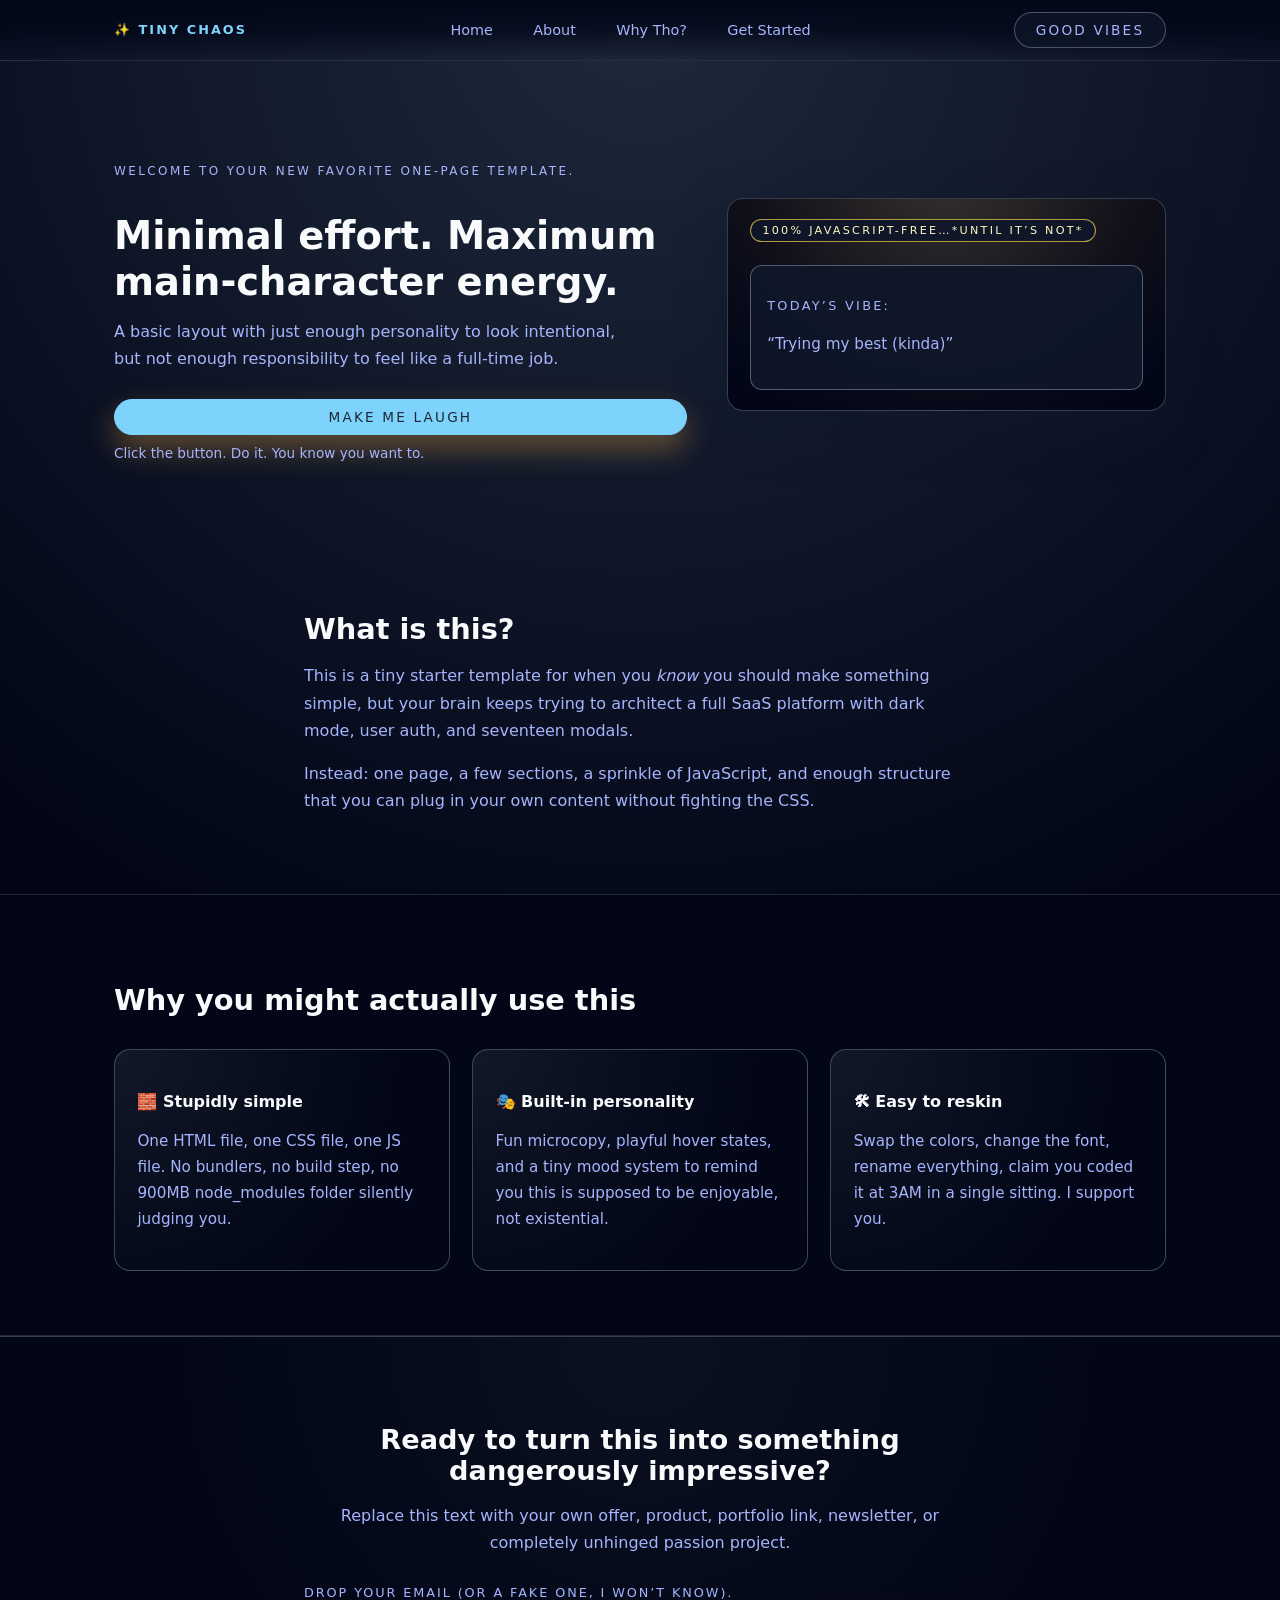
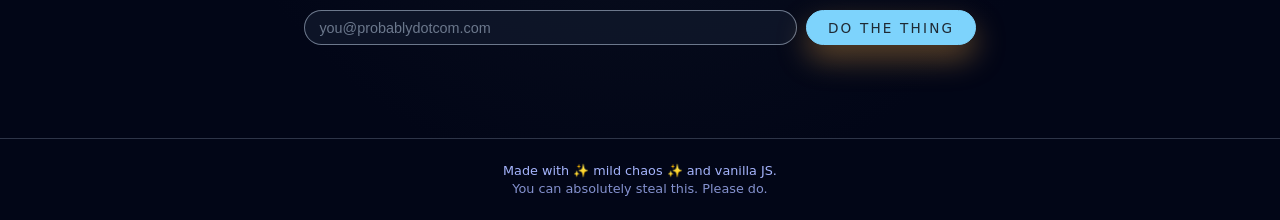
==== index.html @ 70dc9b2e "initial upload" ====
<!DOCTYPE html>
<html lang="en">

<head>
  <meta charset="UTF-8">
  <title>tiny-chaos</title>
  <link rel="stylesheet" href="./src/style.css">

</head>

<body>
  <header class="site-header">
    <div class="container header-inner">
      <div class="logo">✨ Tiny Chaos</div>

      <nav class="nav">
        <a href="#hero">Home</a>
        <a href="#about">About</a>
        <a href="#features">Why Tho?</a>
        <a href="#cta">Get Started</a>
      </nav>

      <button id="moodToggle" class="pill-btn">Good Vibes</button>
    </div>
  </header>

  <main>
    <!-- HERO -->
    <section id="hero" class="section hero">
      <div class="container hero-inner">
        <div class="hero-copy">
          <p class="eyebrow">Welcome to your new favorite one-page template.</p>
          <h1>Minimal effort. Maximum main-character energy.</h1>
          <p class="hero-text">
            A basic layout with just enough personality to look intentional,
            but not enough responsibility to feel like a full-time job.
          </p>

          <div class="hero-actions">
            <button id="quipBtn" class="primary-btn">Make Me Laugh</button>
            <span id="quipOutput" class="quip-output">
              Click the button. Do it. You know you want to.
            </span>
          </div>
        </div>

        <div class="hero-card" aria-hidden="true">
          <div class="hero-badge">100% JavaScript-free…*until it’s not*</div>
          <div class="hero-widget">
            <p class="widget-title">Today’s vibe:</p>
            <p id="vibeLabel" class="widget-body">“Trying my best (kinda)”</p>
          </div>
        </div>
      </div>
    </section>

    <!-- ABOUT -->
    <section id="about" class="section">
      <div class="container narrow">
        <h2>What is this?</h2>
        <p>
          This is a tiny starter template for when you <em>know</em> you should
          make something simple, but your brain keeps trying to architect a
          full SaaS platform with dark mode, user auth, and seventeen modals.
        </p>
        <p>
          Instead: one page, a few sections, a sprinkle of JavaScript, and
          enough structure that you can plug in your own content without
          fighting the CSS.
        </p>
      </div>
    </section>

    <!-- FEATURES -->
    <section id="features" class="section alt">
      <div class="container">
        <h2>Why you might actually use this</h2>

        <div class="feature-grid">
          <article class="feature-card">
            <h3>🧱 Stupidly simple</h3>
            <p>
              One HTML file, one CSS file, one JS file. No bundlers, no build
              step, no 900MB node_modules folder silently judging you.
            </p>
          </article>

          <article class="feature-card">
            <h3>🎭 Built-in personality</h3>
            <p>
              Fun microcopy, playful hover states, and a tiny mood system to
              remind you this is supposed to be enjoyable, not existential.
            </p>
          </article>

          <article class="feature-card">
            <h3>🛠 Easy to reskin</h3>
            <p>
              Swap the colors, change the font, rename everything, claim you
              coded it at 3AM in a single sitting. I support you.
            </p>
          </article>
        </div>
      </div>
    </section>

    <!-- CTA -->
    <section id="cta" class="section cta">
      <div class="container narrow cta-inner">
        <h2>Ready to turn this into something dangerously impressive?</h2>
        <p>
          Replace this text with your own offer, product, portfolio link,
          newsletter, or completely unhinged passion project.
        </p>

        <form class="cta-form" onsubmit="return false;">
          <label for="email">Drop your email (or a fake one, I won’t know).</label>
          <div class="cta-form-row">
            <input type="email" id="email" placeholder="you@probablydotcom.com" autocomplete="email" />
            <button class="primary-btn" id="fakeSubmit">Do the Thing</button>
          </div>
          <p id="ctaMessage" class="cta-message" aria-live="polite"></p>
        </form>
      </div>
    </section>
  </main>

  <footer class="site-footer">
    <div class="container footer-inner">
      <span>Made with ✨ mild chaos ✨ and vanilla JS.</span>
      <span class="footer-small">You can absolutely steal this. Please do.</span>
    </div>
  </footer>

  <script src="./src/script.js"></script>
</body>


</html>
---- src/style.css ----
/* ================================
   Basic one-page fun template
   ================================ */

/* --- CSS Variables --- */
:root {
  --bg: #050816;
  --bg-alt: #070b1a;
  --card: rgba(255, 255, 255, 0.04);
  --accent: #ffb347;
  --accent-soft: rgba(255, 179, 71, 0.12);
  --text-main: #f9fafb;
  --text-muted: #a5b4fc;
  --border-subtle: rgba(148, 163, 184, 0.35);
  --shadow-soft: 0 18px 45px rgba(15, 23, 42, 0.6);
  --radius-lg: 16px;
  --radius-pill: 999px;
  --font-body: system-ui, -apple-system, BlinkMacSystemFont, "Inter", sans-serif;
}

/* --- Reset-ish --- */
*,
*::before,
*::after {
  box-sizing: border-box;
}

body {
  margin: 0;
  font-family: var(--font-body);
  background: radial-gradient(circle at top, #1e293b 0, #020617 52%);
  color: var(--text-main);
  -webkit-font-smoothing: antialiased;
}

img {
  max-width: 100%;
  display: block;
}

a {
  color: inherit;
  text-decoration: none;
}

button {
  font: inherit;
}

/* --- Layout helpers --- */
.container {
  width: 100%;
  max-width: 1100px;
  padding-inline: 1.5rem;
  margin-inline: auto;
}

.narrow {
  max-width: 720px;
  margin-inline: auto;
}

/* --- Header --- */
.site-header {
  position: sticky;
  top: 0;
  z-index: 20;
  backdrop-filter: blur(16px);
  background: linear-gradient(
    to bottom,
    rgba(2, 6, 23, 0.95),
    rgba(2, 6, 23, 0.75),
    transparent
  );
  border-bottom: 1px solid rgba(148, 163, 184, 0.25);
}

.header-inner {
  display: flex;
  align-items: center;
  justify-content: space-between;
  padding-block: 0.75rem;
  gap: 1.5rem;
}

.logo {
  font-weight: 700;
  letter-spacing: 0.16em;
  text-transform: uppercase;
  font-size: 0.8rem;
  color: var(--accent);
}

.nav {
  display: flex;
  gap: 1rem;
  font-size: 0.9rem;
}

.nav a {
  padding: 0.35rem 0.7rem;
  border-radius: 999px;
  color: var(--text-muted);
  border: 1px solid transparent;
}

.nav a:hover {
  color: var(--text-main);
  border-color: rgba(148, 163, 184, 0.5);
  background-color: rgba(15, 23, 42, 0.7);
}

/* --- Buttons --- */
.primary-btn,
.pill-btn {
  border-radius: var(--radius-pill);
  border: 1px solid transparent;
  padding: 0.55rem 1.3rem;
  font-size: 0.85rem;
  text-transform: uppercase;
  letter-spacing: 0.16em;
  cursor: pointer;
  transition: transform 0.12s ease, box-shadow 0.12s ease, background 0.15s ease,
    border-color 0.15s ease, color 0.15s ease;
}

.primary-btn {
  background: var(--accent);
  border-color: var(--accent);
  color: #1f2933;
  box-shadow: 0 14px 30px rgba(255, 179, 71, 0.35);
}

.primary-btn:hover {
  transform: translateY(-1px);
  box-shadow: 0 18px 40px rgba(255, 179, 71, 0.45);
}

.pill-btn {
  background: rgba(15, 23, 42, 0.7);
  border-color: rgba(148, 163, 184, 0.45);
  color: var(--text-muted);
}

.pill-btn:hover {
  background: rgba(15, 23, 42, 0.95);
  border-color: var(--accent);
  color: var(--accent);
}

/* --- Sections general --- */
.section {
  padding-block: 4rem;
}

.section.alt {
  background: radial-gradient(circle at top, #020617 0, #020617 40%, #020617 100%);
  border-block: 1px solid rgba(148, 163, 184, 0.2);
}

.section h2 {
  font-size: 1.8rem;
  margin-bottom: 1rem;
}

.section p {
  color: var(--text-muted);
  line-height: 1.7;
}

/* --- Hero --- */
.hero {
  padding-top: 5.5rem;
  padding-bottom: 4rem;
}

.hero-inner {
  display: grid;
  grid-template-columns: minmax(0, 3fr) minmax(0, 2.3fr);
  gap: 2.5rem;
  align-items: center;
}

.hero-copy h1 {
  font-size: clamp(2.1rem, 3vw, 2.7rem);
  line-height: 1.2;
  margin-bottom: 0.8rem;
}

.hero-text {
  margin-top: 0.5rem;
  max-width: 32rem;
}

.eyebrow {
  letter-spacing: 0.2em;
  text-transform: uppercase;
  font-size: 0.75rem;
  color: var(--accent);
  margin-bottom: 0.4rem;
}

.hero-actions {
  margin-top: 1.7rem;
  display: flex;
  flex-direction: column;
  gap: 0.6rem;
}

.quip-output {
  font-size: 0.85rem;
  color: var(--text-muted);
}

/* Hero card on the right */
.hero-card {
  background: radial-gradient(circle at top, #111827 0, #020617 60%);
  border-radius: var(--radius-lg);
  border: 1px solid var(--border-subtle);
  padding: 1.3rem 1.4rem;
  box-shadow: var(--shadow-soft);
  position: relative;
  overflow: hidden;
}

.hero-card::before {
  content: "";
  position: absolute;
  inset: -40%;
  background: radial-gradient(circle at top, rgba(255, 179, 71, 0.2), transparent 60%);
  opacity: 0.85;
  pointer-events: none;
}

.hero-card > * {
  position: relative;
}

.hero-badge {
  display: inline-flex;
  align-items: center;
  gap: 0.4rem;
  padding: 0.25rem 0.7rem;
  border-radius: var(--radius-pill);
  border: 1px solid rgba(252, 211, 77, 0.7);
  background: rgba(15, 23, 42, 0.9);
  font-size: 0.7rem;
  text-transform: uppercase;
  letter-spacing: 0.2em;
  color: #fef9c3;
}

.hero-widget {
  margin-top: 1.4rem;
  padding: 1rem;
  border-radius: 12px;
  background: rgba(15, 23, 42, 0.92);
  border: 1px solid rgba(148, 163, 184, 0.5);
}

.widget-title {
  font-size: 0.8rem;
  text-transform: uppercase;
  letter-spacing: 0.18em;
  color: var(--text-muted);
  margin-bottom: 0.4rem;
}

.widget-body {
  font-size: 0.95rem;
}

/* --- Features --- */
.feature-grid {
  margin-top: 2rem;
  display: grid;
  grid-template-columns: repeat(3, minmax(0, 1fr));
  gap: 1.4rem;
}

.feature-card {
  border-radius: var(--radius-lg);
  border: 1px solid rgba(148, 163, 184, 0.4);
  background: radial-gradient(circle at top left, #111827 0, #020617 70%);
  padding: 1.4rem;
  font-size: 0.95rem;
  line-height: 1.6;
}

.feature-card h3 {
  font-size: 1rem;
  margin-bottom: 0.6rem;
}

/* --- CTA --- */
.cta {
  background: radial-gradient(circle at top, #0b1120 0, #020617 60%);
  border-top: 1px solid rgba(148, 163, 184, 0.35);
}

.cta-inner {
  text-align: center;
}

.cta-inner h2 {
  font-size: 1.7rem;
}

.cta-inner p {
  margin-top: 0.5rem;
  margin-bottom: 1.8rem;
}

.cta-form {
  text-align: left;
  margin-top: 1.2rem;
}

.cta-form label {
  display: block;
  font-size: 0.8rem;
  letter-spacing: 0.15em;
  text-transform: uppercase;
  color: var(--text-muted);
  margin-bottom: 0.6rem;
}

.cta-form-row {
  display: flex;
  flex-wrap: wrap;
  gap: 0.6rem;
}

.cta-form input {
  flex: 1 1 220px;
  min-width: 0;
  background: rgba(15, 23, 42, 0.9);
  border: 1px solid rgba(148, 163, 184, 0.7);
  border-radius: var(--radius-pill);
  padding: 0.55rem 0.9rem;
  color: var(--text-main);
  font-size: 0.9rem;
}

.cta-form input::placeholder {
  color: rgba(148, 163, 184, 0.7);
}

.cta-message {
  font-size: 0.85rem;
  margin-top: 0.65rem;
  color: var(--accent);
}

/* --- Footer --- */
.site-footer {
  border-top: 1px solid rgba(148, 163, 184, 0.3);
  padding-block: 1.5rem;
  background: #020617;
}

.footer-inner {
  text-align: center;
  font-size: 0.8rem;
  color: var(--text-muted);
  display: flex;
  flex-direction: column;
  gap: 0.2rem;
}

.footer-small {
  opacity: 0.8;
}

/* --- Mood state (body class) --- */
body[data-mood="chill"] {
  --accent: #7dd3fc;
  --accent-soft: rgba(125, 211, 252, 0.14);
}

body[data-mood="chaotic"] {
  --accent: #fb7185;
  --accent-soft: rgba(251, 113, 133, 0.17);
}

body[data-mood="productive"] {
  --accent: #a3e635;
  --accent-soft: rgba(163, 230, 53, 0.15);
}

/* --- Responsive --- */
@media (max-width: 900px) {
  .hero-inner {
    grid-template-columns: minmax(0, 1fr);
  }

  .hero-card {
    order: -1;
  }

  .feature-grid {
    grid-template-columns: repeat(2, minmax(0, 1fr));
  }
}

@media (max-width: 640px) {
  .header-inner {
    flex-wrap: wrap;
    justify-content: space-between;
  }

  .nav {
    order: 2;
    width: 100%;
    justify-content: center;
    flex-wrap: wrap;
  }

  .hero {
    padding-top: 4.5rem;
  }

  .feature-grid {
    grid-template-columns: minmax(0, 1fr);
  }

  .cta-form-row {
    flex-direction: column;
    align-items: stretch;
  }

  .primary-btn,
  .pill-btn {
    width: 100%;
    justify-content: center;
    text-align: center;
  }
}
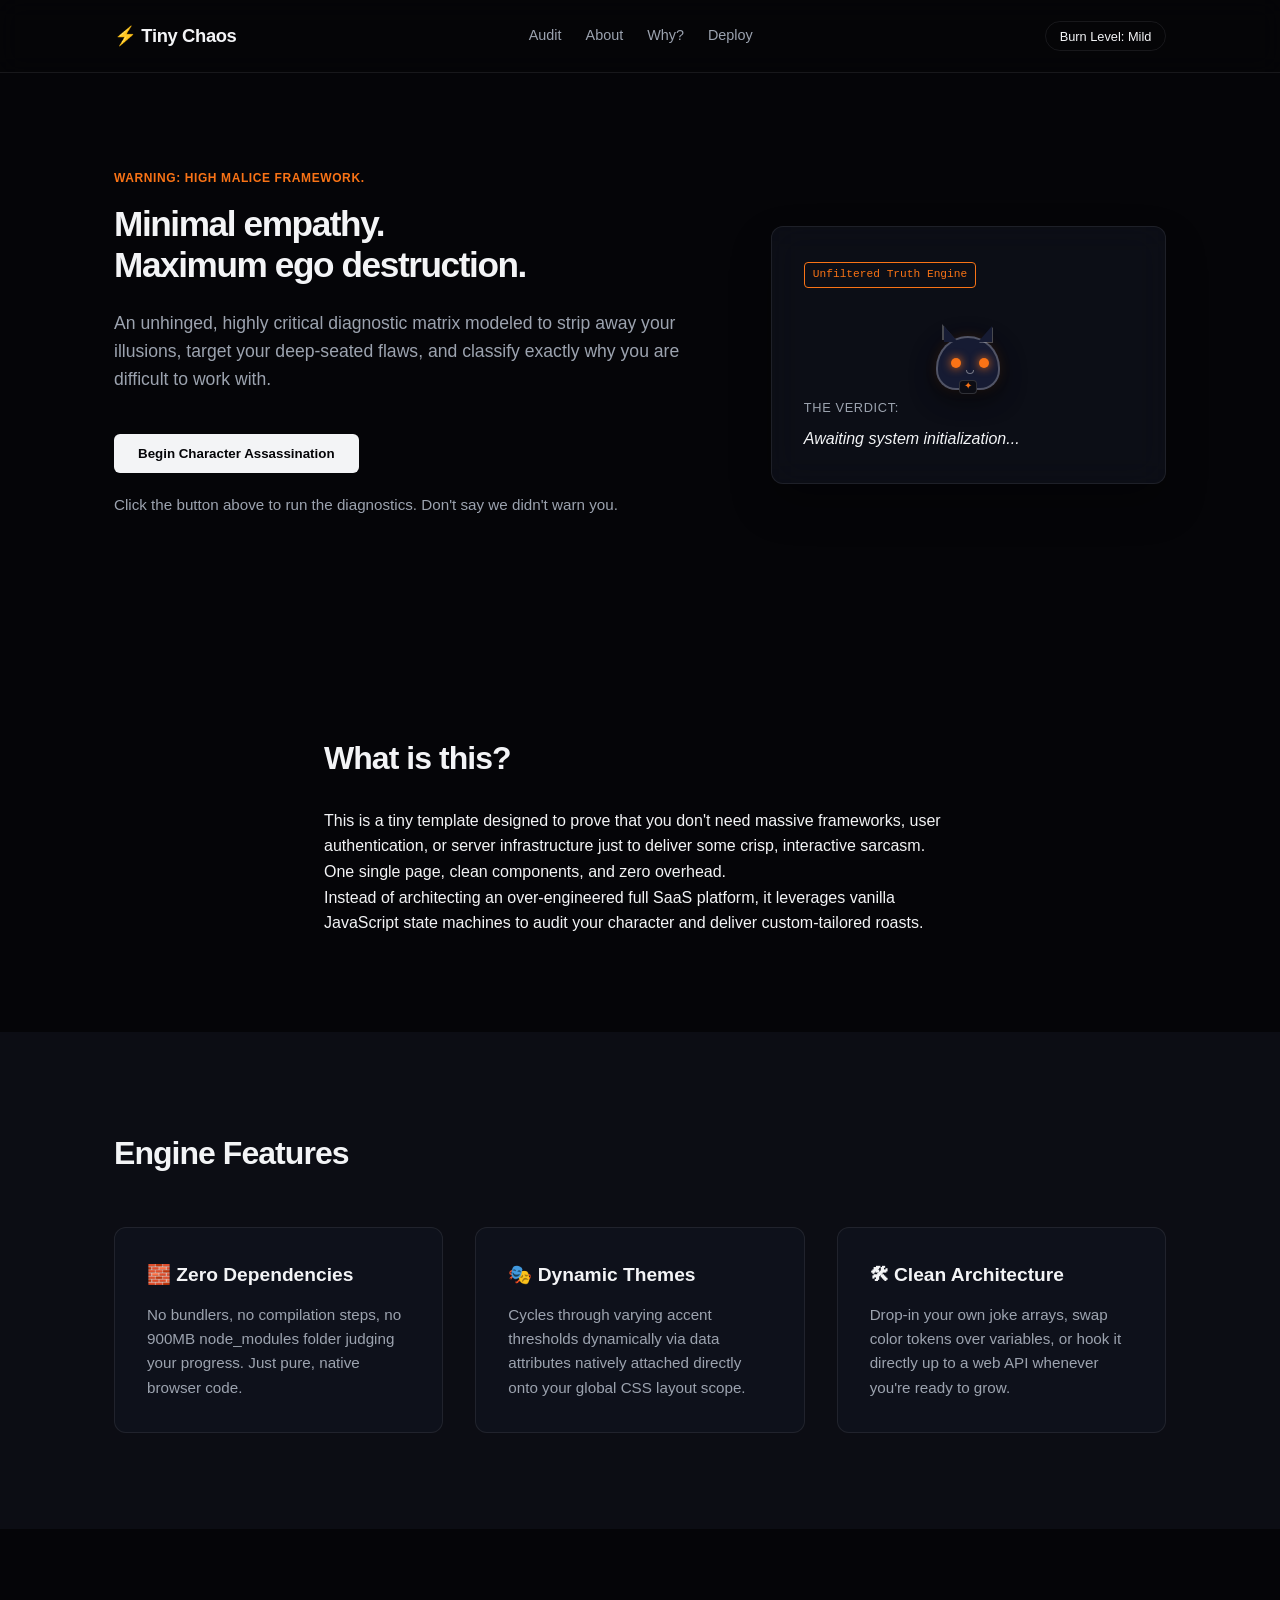
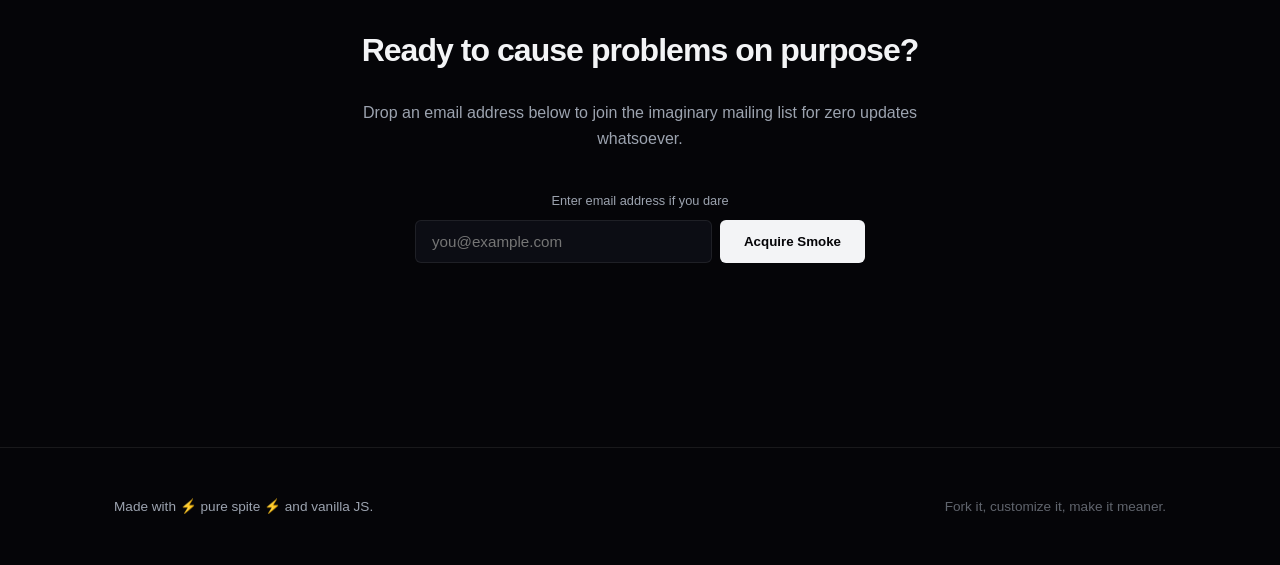
==== commit 005a4bea: "update /improve / renovate" ====
--- a/index.html
+++ b/index.html
@@ -3,52 +3,66 @@
 
 <head>
   <meta charset="UTF-8">
-  <title>tiny-chaos</title>
+  <title>Tiny Chaos // Psychometric Roast Engine</title>
   <link rel="stylesheet" href="./src/style.css">
-
 </head>
 
 <body>
   <header class="site-header">
     <div class="container header-inner">
-      <div class="logo">✨ Tiny Chaos</div>
+      <div class="logo">⚡ Tiny Chaos</div>
 
       <nav class="nav">
-        <a href="#hero">Home</a>
-        <a href="#about">About</a>
-        <a href="#features">Why Tho?</a>
-        <a href="#cta">Get Started</a>
+        <a href="#hero">Audit</a>
+        <a href="/about-the-girl.html">About</a>
+        <a href="#features">Why?</a>
+        <a href="#cta">Deploy</a>
       </nav>
 
-      <button id="moodToggle" class="pill-btn">Good Vibes</button>
+      <button id="moodToggle" class="pill-btn">Burn Level: Mild</button>
     </div>
   </header>
 
   <main>
-    <!-- HERO -->
+    <!-- HERO / ACTIVE EVALUATION WORKSPACE -->
     <section id="hero" class="section hero">
       <div class="container hero-inner">
         <div class="hero-copy">
-          <p class="eyebrow">Welcome to your new favorite one-page template.</p>
-          <h1>Minimal effort. Maximum main-character energy.</h1>
+          <p class="eyebrow" style="color: var(--accent);">Warning: High Malice Framework.</p>
+          <h1>Minimal empathy.<br>Maximum ego destruction.</h1>
           <p class="hero-text">
-            A basic layout with just enough personality to look intentional,
-            but not enough responsibility to feel like a full-time job.
+            An unhinged, highly critical diagnostic matrix modeled to strip away your illusions, target your deep-seated
+            flaws, and classify exactly why you are difficult to work with.
           </p>
 
           <div class="hero-actions">
-            <button id="quipBtn" class="primary-btn">Make Me Laugh</button>
+            <button id="quipBtn" class="primary-btn">Begin Character Assassination</button>
             <span id="quipOutput" class="quip-output">
-              Click the button. Do it. You know you want to.
+              Click the button above to run the diagnostics. Don't say we didn't warn you.
             </span>
           </div>
         </div>
 
         <div class="hero-card" aria-hidden="true">
-          <div class="hero-badge">100% JavaScript-free…*until it’s not*</div>
+          <div class="hero-badge" style="border-color: var(--accent); color: var(--accent);">Unfiltered Truth Engine
+          </div>
+
+          <!-- THE GOTHIC ANIME MASCOT ASSEMBLY -->
+          <div class="mascot-container">
+            <div class="goth-cat">
+              <div class="cat-ears"></div>
+              <div class="cat-eyes">
+                <div class="eye left"></div>
+                <div class="eye right"></div>
+              </div>
+              <div class="cat-mouth"></div>
+              <div class="goth-collar">✦</div>
+            </div>
+          </div>
+
           <div class="hero-widget">
-            <p class="widget-title">Today’s vibe:</p>
-            <p id="vibeLabel" class="widget-body">“Trying my best (kinda)”</p>
+            <p class="widget-title">The Verdict:</p>
+            <p id="vibeLabel" class="widget-body">Awaiting system initialization...</p>
           </div>
         </div>
       </div>
@@ -59,14 +73,13 @@
       <div class="container narrow">
         <h2>What is this?</h2>
         <p>
-          This is a tiny starter template for when you <em>know</em> you should
-          make something simple, but your brain keeps trying to architect a
-          full SaaS platform with dark mode, user auth, and seventeen modals.
+          This is a tiny template designed to prove that you don't need massive frameworks, user authentication, or
+          server infrastructure just to deliver some crisp, interactive sarcasm. One single page, clean components, and
+          zero overhead.
         </p>
         <p>
-          Instead: one page, a few sections, a sprinkle of JavaScript, and
-          enough structure that you can plug in your own content without
-          fighting the CSS.
+          Instead of architecting an over-engineered full SaaS platform, it leverages vanilla JavaScript state machines
+          to audit your character and deliver custom-tailored roasts.
         </p>
       </div>
     </section>
@@ -74,30 +87,30 @@
     <!-- FEATURES -->
     <section id="features" class="section alt">
       <div class="container">
-        <h2>Why you might actually use this</h2>
+        <h2>Engine Features</h2>
 
         <div class="feature-grid">
           <article class="feature-card">
-            <h3>🧱 Stupidly simple</h3>
+            <h3>🧱 Zero Dependencies</h3>
             <p>
-              One HTML file, one CSS file, one JS file. No bundlers, no build
-              step, no 900MB node_modules folder silently judging you.
+              No bundlers, no compilation steps, no 900MB node_modules folder judging your progress. Just pure, native
+              browser code.
             </p>
           </article>
 
           <article class="feature-card">
-            <h3>🎭 Built-in personality</h3>
+            <h3>🎭 Dynamic Themes</h3>
             <p>
-              Fun microcopy, playful hover states, and a tiny mood system to
-              remind you this is supposed to be enjoyable, not existential.
+              Cycles through varying accent thresholds dynamically via data attributes natively attached directly onto
+              your global CSS layout scope.
             </p>
           </article>
 
           <article class="feature-card">
-            <h3>🛠 Easy to reskin</h3>
+            <h3>🛠 Clean Architecture</h3>
             <p>
-              Swap the colors, change the font, rename everything, claim you
-              coded it at 3AM in a single sitting. I support you.
+              Drop-in your own joke arrays, swap color tokens over variables, or hook it directly up to a web API
+              whenever you're ready to grow.
             </p>
           </article>
         </div>
@@ -107,17 +120,16 @@
     <!-- CTA -->
     <section id="cta" class="section cta">
       <div class="container narrow cta-inner">
-        <h2>Ready to turn this into something dangerously impressive?</h2>
+        <h2>Ready to cause problems on purpose?</h2>
         <p>
-          Replace this text with your own offer, product, portfolio link,
-          newsletter, or completely unhinged passion project.
+          Drop an email address below to join the imaginary mailing list for zero updates whatsoever.
         </p>
 
         <form class="cta-form" onsubmit="return false;">
-          <label for="email">Drop your email (or a fake one, I won’t know).</label>
+          <label for="email">Enter email address if you dare</label>
           <div class="cta-form-row">
-            <input type="email" id="email" placeholder="you@probablydotcom.com" autocomplete="email" />
-            <button class="primary-btn" id="fakeSubmit">Do the Thing</button>
+            <input type="email" id="email" placeholder="you@example.com" autocomplete="email" />
+            <button class="primary-btn" id="fakeSubmit">Acquire Smoke</button>
           </div>
           <p id="ctaMessage" class="cta-message" aria-live="polite"></p>
         </form>
@@ -127,13 +139,12 @@
 
   <footer class="site-footer">
     <div class="container footer-inner">
-      <span>Made with ✨ mild chaos ✨ and vanilla JS.</span>
-      <span class="footer-small">You can absolutely steal this. Please do.</span>
+      <span>Made with ⚡ pure spite ⚡ and vanilla JS.</span>
+      <span class="footer-small">Fork it, customize it, make it meaner.</span>
     </div>
   </footer>
 
   <script src="./src/script.js"></script>
 </body>
 
-
 </html>
--- a/src/style.css
+++ b/src/style.css
@@ -1,438 +1,491 @@
-/* ================================
-   Basic one-page fun template
-   ================================ */
-
-/* --- CSS Variables --- */
+/* --- Core Reset & Layout Variables --- */
 :root {
-  --bg: #050816;
-  --bg-alt: #070b1a;
-  --card: rgba(255, 255, 255, 0.04);
-  --accent: #ffb347;
-  --accent-soft: rgba(255, 179, 71, 0.12);
-  --text-main: #f9fafb;
-  --text-muted: #a5b4fc;
-  --border-subtle: rgba(148, 163, 184, 0.35);
-  --shadow-soft: 0 18px 45px rgba(15, 23, 42, 0.6);
-  --radius-lg: 16px;
-  --radius-pill: 999px;
-  --font-body: system-ui, -apple-system, BlinkMacSystemFont, "Inter", sans-serif;
-}
-
-/* --- Reset-ish --- */
-*,
-*::before,
-*::after {
+  --bg: #050508;
+  --bg-alt: #0c0d14;
+  --card: rgba(18, 20, 32, 0.6);
+  --border-subtle: rgba(255, 255, 255, 0.08);
+  --text-main: #f3f4f6;
+  --text-muted: #9ca3af;
+  --radius-lg: 12px;
+  --radius-sm: 6px;
+  --font-body: -apple-system, BlinkMacSystemFont, "Segoe UI", Roboto, sans-serif;
+}
+
+/* --- Hostile State Token Configurations --- */
+body[data-mood="mild"] {
+  --accent: #f97316;
+  /* Toxic Alert Orange */
+  --accent-soft: rgba(249, 115, 22, 0.15);
+}
+
+body[data-mood="savage"] {
+  --accent: #dc2626;
+  /* Deep Blood Crimson */
+  --accent-soft: rgba(220, 38, 38, 0.18);
+}
+
+body[data-mood="nuclear"] {
+  --accent: #facc15;
+  /* Hazardous Radiation Yellow */
+  --accent-soft: rgba(250, 204, 21, 0.15);
+}
+
+* {
   box-sizing: border-box;
+  margin: 0;
+  padding: 0;
 }
 
 body {
-  margin: 0;
+  background-color: var(--bg);
+  color: var(--text-main);
   font-family: var(--font-body);
-  background: radial-gradient(circle at top, #1e293b 0, #020617 52%);
-  color: var(--text-main);
-  -webkit-font-smoothing: antialiased;
-}
-
-img {
-  max-width: 100%;
-  display: block;
-}
-
-a {
-  color: inherit;
-  text-decoration: none;
-}
-
-button {
-  font: inherit;
-}
-
-/* --- Layout helpers --- */
+  line-height: 1.6;
+  overflow-x: hidden;
+}
+
 .container {
-  width: 100%;
   max-width: 1100px;
-  padding-inline: 1.5rem;
-  margin-inline: auto;
-}
-
-.narrow {
-  max-width: 720px;
-  margin-inline: auto;
-}
-
-/* --- Header --- */
+  margin: 0 auto;
+  padding: 0 1.5rem;
+}
+
+.container.narrow {
+  max-width: 680px;
+}
+
+/* --- Layout Components --- */
 .site-header {
+  border-bottom: 1px solid var(--border-subtle);
+  background: rgba(5, 5, 8, 0.8);
+  backdrop-filter: blur(12px);
   position: sticky;
   top: 0;
-  z-index: 20;
-  backdrop-filter: blur(16px);
-  background: linear-gradient(
-    to bottom,
-    rgba(2, 6, 23, 0.95),
-    rgba(2, 6, 23, 0.75),
-    transparent
-  );
-  border-bottom: 1px solid rgba(148, 163, 184, 0.25);
+  z-index: 100;
 }
 
 .header-inner {
   display: flex;
+  justify-content: space-between;
   align-items: center;
-  justify-content: space-between;
-  padding-block: 0.75rem;
-  gap: 1.5rem;
+  height: 4.5rem;
 }
 
 .logo {
   font-weight: 700;
-  letter-spacing: 0.16em;
-  text-transform: uppercase;
-  font-size: 0.8rem;
-  color: var(--accent);
+  font-size: 1.15rem;
+  letter-spacing: -0.02em;
 }
 
 .nav {
   display: flex;
-  gap: 1rem;
+  gap: 1.5rem;
+}
+
+.nav a {
+  color: var(--text-muted);
+  text-decoration: none;
   font-size: 0.9rem;
-}
-
-.nav a {
-  padding: 0.35rem 0.7rem;
-  border-radius: 999px;
-  color: var(--text-muted);
-  border: 1px solid transparent;
+  transition: color 0.2s;
 }
 
 .nav a:hover {
   color: var(--text-main);
-  border-color: rgba(148, 163, 184, 0.5);
-  background-color: rgba(15, 23, 42, 0.7);
-}
-
-/* --- Buttons --- */
-.primary-btn,
+}
+
+/* --- Action Element Tokens --- */
+.primary-btn {
+  background: var(--text-main);
+  color: var(--bg);
+  border: none;
+  padding: 0.75rem 1.5rem;
+  font-weight: 600;
+  border-radius: var(--radius-sm);
+  cursor: pointer;
+  display: inline-flex;
+  align-items: center;
+  font-family: var(--font-body);
+  transition: transform 0.1s;
+}
+
+.primary-btn:active {
+  transform: scale(0.98);
+}
+
 .pill-btn {
-  border-radius: var(--radius-pill);
-  border: 1px solid transparent;
-  padding: 0.55rem 1.3rem;
-  font-size: 0.85rem;
-  text-transform: uppercase;
-  letter-spacing: 0.16em;
+  background: transparent;
+  color: var(--text-main);
+  border: 1px solid var(--border-subtle);
+  padding: 0.4rem 0.85rem;
+  border-radius: 20px;
+  font-size: 0.8rem;
   cursor: pointer;
-  transition: transform 0.12s ease, box-shadow 0.12s ease, background 0.15s ease,
-    border-color 0.15s ease, color 0.15s ease;
-}
-
-.primary-btn {
-  background: var(--accent);
+  transition: all 0.2s;
+}
+
+.pill-btn:hover {
   border-color: var(--accent);
-  color: #1f2933;
-  box-shadow: 0 14px 30px rgba(255, 179, 71, 0.35);
-}
-
-.primary-btn:hover {
-  transform: translateY(-1px);
-  box-shadow: 0 18px 40px rgba(255, 179, 71, 0.45);
-}
-
-.pill-btn {
-  background: rgba(15, 23, 42, 0.7);
-  border-color: rgba(148, 163, 184, 0.45);
-  color: var(--text-muted);
-}
-
-.pill-btn:hover {
-  background: rgba(15, 23, 42, 0.95);
-  border-color: var(--accent);
-  color: var(--accent);
-}
-
-/* --- Sections general --- */
+  background: var(--accent-soft);
+}
+
+/* --- Section Architectures --- */
 .section {
-  padding-block: 4rem;
+  padding: 6rem 0;
 }
 
 .section.alt {
-  background: radial-gradient(circle at top, #020617 0, #020617 40%, #020617 100%);
-  border-block: 1px solid rgba(148, 163, 184, 0.2);
-}
-
-.section h2 {
-  font-size: 1.8rem;
-  margin-bottom: 1rem;
-}
-
-.section p {
-  color: var(--text-muted);
-  line-height: 1.7;
-}
-
-/* --- Hero --- */
-.hero {
-  padding-top: 5.5rem;
-  padding-bottom: 4rem;
-}
-
+  background: var(--bg-alt);
+}
+
+h2 {
+  font-size: 2rem;
+  letter-spacing: -0.03em;
+  margin-bottom: 1.5rem;
+}
+
+/* --- Hero Frame Glassmorphism Area --- */
 .hero-inner {
   display: grid;
-  grid-template-columns: minmax(0, 3fr) minmax(0, 2.3fr);
-  gap: 2.5rem;
+  grid-template-columns: 1.2fr 0.8fr;
+  gap: 4rem;
   align-items: center;
 }
 
-.hero-copy h1 {
-  font-size: clamp(2.1rem, 3vw, 2.7rem);
-  line-height: 1.2;
-  margin-bottom: 0.8rem;
-}
-
-.hero-text {
-  margin-top: 0.5rem;
-  max-width: 32rem;
-}
-
 .eyebrow {
-  letter-spacing: 0.2em;
+  font-weight: 600;
   text-transform: uppercase;
   font-size: 0.75rem;
-  color: var(--accent);
-  margin-bottom: 0.4rem;
+  letter-spacing: 0.05em;
+  margin-bottom: 1rem;
+}
+
+.hero-copy h1 {
+  font-size: 2.2rem;
+  line-height: 1.15;
+  letter-spacing: -0.04em;
+  margin-bottom: 1.5rem;
+}
+
+.hero-text {
+  color: var(--text-muted);
+  font-size: 1.1rem;
+  margin-bottom: 2.5rem;
 }
 
 .hero-actions {
-  margin-top: 1.7rem;
   display: flex;
   flex-direction: column;
-  gap: 0.6rem;
+  gap: 1.25rem;
+  align-items: flex-start;
 }
 
 .quip-output {
-  font-size: 0.85rem;
-  color: var(--text-muted);
-}
-
-/* Hero card on the right */
+  color: var(--text-muted);
+  font-size: 0.95rem;
+  min-height: 3rem;
+}
+
 .hero-card {
-  background: radial-gradient(circle at top, #111827 0, #020617 60%);
+  background: var(--card);
+  border: 1px solid var(--border-subtle);
   border-radius: var(--radius-lg);
-  border: 1px solid var(--border-subtle);
-  padding: 1.3rem 1.4rem;
-  box-shadow: var(--shadow-soft);
-  position: relative;
-  overflow: hidden;
-}
-
-.hero-card::before {
-  content: "";
-  position: absolute;
-  inset: -40%;
-  background: radial-gradient(circle at top, rgba(255, 179, 71, 0.2), transparent 60%);
-  opacity: 0.85;
-  pointer-events: none;
-}
-
-.hero-card > * {
-  position: relative;
+  padding: 2rem;
+  backdrop-filter: blur(16px);
+  box-shadow: 0 20px 40px rgba(0, 0, 0, 0.3);
 }
 
 .hero-badge {
-  display: inline-flex;
-  align-items: center;
-  gap: 0.4rem;
-  padding: 0.25rem 0.7rem;
-  border-radius: var(--radius-pill);
-  border: 1px solid rgba(252, 211, 77, 0.7);
-  background: rgba(15, 23, 42, 0.9);
+  display: inline-block;
   font-size: 0.7rem;
-  text-transform: uppercase;
-  letter-spacing: 0.2em;
-  color: #fef9c3;
-}
-
-.hero-widget {
-  margin-top: 1.4rem;
-  padding: 1rem;
-  border-radius: 12px;
-  background: rgba(15, 23, 42, 0.92);
-  border: 1px solid rgba(148, 163, 184, 0.5);
+  font-family: monospace;
+  padding: 0.2rem 0.5rem;
+  border: 1px solid var(--text-muted);
+  border-radius: 4px;
+  margin-bottom: 1.5rem;
 }
 
 .widget-title {
   font-size: 0.8rem;
+  color: var(--text-muted);
   text-transform: uppercase;
-  letter-spacing: 0.18em;
-  color: var(--text-muted);
-  margin-bottom: 0.4rem;
+  letter-spacing: 0.05em;
+  margin-bottom: 0.5rem;
 }
 
 .widget-body {
+  font-size: 1rem;
+  font-style: italic;
+  line-height: 1.5;
+}
+
+/* --- Feature Grid Space --- */
+.feature-grid {
+  display: grid;
+  grid-template-columns: repeat(3, 1fr);
+  gap: 2rem;
+  margin-top: 3rem;
+}
+
+.feature-card {
+  background: var(--card);
+  border: 1px solid var(--border-subtle);
+  padding: 2rem;
+  border-radius: var(--radius-lg);
+}
+
+.feature-card h3 {
+  margin-bottom: 0.75rem;
+  font-size: 1.2rem;
+}
+
+.feature-card p {
+  color: var(--text-muted);
   font-size: 0.95rem;
 }
 
-/* --- Features --- */
-.feature-grid {
-  margin-top: 2rem;
-  display: grid;
-  grid-template-columns: repeat(3, minmax(0, 1fr));
-  gap: 1.4rem;
-}
-
-.feature-card {
-  border-radius: var(--radius-lg);
-  border: 1px solid rgba(148, 163, 184, 0.4);
-  background: radial-gradient(circle at top left, #111827 0, #020617 70%);
-  padding: 1.4rem;
-  font-size: 0.95rem;
-  line-height: 1.6;
-}
-
-.feature-card h3 {
-  font-size: 1rem;
-  margin-bottom: 0.6rem;
-}
-
-/* --- CTA --- */
-.cta {
-  background: radial-gradient(circle at top, #0b1120 0, #020617 60%);
-  border-top: 1px solid rgba(148, 163, 184, 0.35);
-}
-
+/* --- CTA Email Section Form Area --- */
 .cta-inner {
   text-align: center;
 }
 
-.cta-inner h2 {
-  font-size: 1.7rem;
-}
-
 .cta-inner p {
-  margin-top: 0.5rem;
-  margin-bottom: 1.8rem;
+  color: var(--text-muted);
+  margin-bottom: 2.5rem;
 }
 
 .cta-form {
+  display: flex;
+  flex-direction: column;
+  align-items: center;
+  gap: 0.5rem;
+}
+
+.cta-form label {
+  font-size: 0.8rem;
+  color: var(--text-muted);
+}
+
+.cta-form-row {
+  display: flex;
+  gap: 0.5rem;
+  width: 100%;
+  max-width: 450px;
+}
+
+.cta-form input[type="email"] {
+  flex: 1;
+  background: var(--bg-alt);
+  border: 1px solid var(--border-subtle);
+  border-radius: var(--radius-sm);
+  padding: 0.75rem 1rem;
+  color: var(--text-main);
+  font-family: var(--font-body);
+  font-size: 0.95rem;
+}
+
+.cta-form input[type="email"]:focus {
+  outline: 1px solid var(--accent);
+}
+
+.cta-message {
+  margin-top: 1rem;
+  font-size: 0.9rem;
+  color: var(--accent);
+  min-height: 1.5rem;
+}
+
+/* --- Footer Elements --- */
+.site-footer {
+  border-top: 1px solid var(--border-subtle);
+  padding: 3rem 0;
+  color: var(--text-muted);
+  font-size: 0.85rem;
+}
+
+.footer-inner {
+  display: flex;
+  justify-content: space-between;
+}
+
+.footer-small {
+  opacity: 0.6;
+}
+
+/* --- Dynamic Personality Element Rules --- */
+.quiz-step-label {
+  color: var(--accent);
+  text-transform: uppercase;
+  font-size: 0.75rem;
+  letter-spacing: 0.05em;
+  display: block;
+  margin-bottom: 4px;
+}
+
+.quiz-question-text {
+  font-size: 1.1rem;
+  line-height: 1.5;
+}
+
+.identity-type-highlight {
+  font-size: 1.75rem;
+  color: var(--accent);
+  font-weight: 800;
+  letter-spacing: 0.05em;
+  display: inline-block;
+  margin-top: 4px;
+}
+
+.quiz-opt-btn {
+  width: 100%;
   text-align: left;
-  margin-top: 1.2rem;
-}
-
-.cta-form label {
-  display: block;
-  font-size: 0.8rem;
-  letter-spacing: 0.15em;
-  text-transform: uppercase;
-  color: var(--text-muted);
-  margin-bottom: 0.6rem;
-}
-
-.cta-form-row {
-  display: flex;
-  flex-wrap: wrap;
-  gap: 0.6rem;
-}
-
-.cta-form input {
-  flex: 1 1 220px;
-  min-width: 0;
-  background: rgba(15, 23, 42, 0.9);
-  border: 1px solid rgba(148, 163, 184, 0.7);
-  border-radius: var(--radius-pill);
-  padding: 0.55rem 0.9rem;
+  background: var(--bg-alt);
   color: var(--text-main);
+  border: 1px solid var(--border-subtle);
+  padding: 0.85rem 1rem;
+  cursor: pointer;
+  border-radius: var(--radius-lg);
+  font-family: var(--font-body);
   font-size: 0.9rem;
-}
-
-.cta-form input::placeholder {
-  color: rgba(148, 163, 184, 0.7);
-}
-
-.cta-message {
-  font-size: 0.85rem;
-  margin-top: 0.65rem;
+  line-height: 1.4;
+  transition: all 0.2s cubic-bezier(0.4, 0, 0.2, 1);
+}
+
+.quiz-opt-btn:hover {
+  border-color: var(--accent);
+  background: var(--accent-soft);
+  transform: translateX(4px);
+}
+
+.quiz-opt-btn:active {
+  transform: translateX(2px) scale(0.99);
+}
+
+/* --- Gothic Anime Mascot Container & Elements --- */
+/* --- UPDATED: High-Contrast Gothic Anime Mascot --- */
+.mascot-container {
+  display: flex;
+  justify-content: center;
+  align-items: center;
+  margin-block: 1.5rem 0.5rem;
+  position: relative;
+}
+
+.goth-cat {
+  width: 64px;
+  height: 54px;
+  background: #161b33;
+  /* Lifted from pitch black to a rich gothic midnight slate */
+  border: 2px solid rgba(255, 255, 255, 0.25);
+  /* Crisper, high-contrast outline */
+  border-radius: 32px 32px 20px 20px;
+  position: relative;
+  /* Added a subtle external glow using the active mood variable */
+  box-shadow: 0 8px 24px rgba(0, 0, 0, 0.5), 0 0 12px var(--accent-soft);
+  transition: all 0.3s ease;
+}
+
+.cat-ears::before,
+.cat-ears::after {
+  content: '';
+  position: absolute;
+  top: -12px;
+  width: 0;
+  height: 0;
+  border-style: solid;
+}
+
+.cat-ears::before {
+  left: 6px;
+  border-width: 0 14px 16px 0;
+  border-color: transparent transparent #161b33 transparent;
+  /* Matches new base */
+  filter: drop-shadow(-1.5px -1.5px 0px rgba(255, 255, 255, 0.25));
+}
+
+.cat-ears::after {
+  right: 6px;
+  border-width: 0 0 16px 14px;
+  border-color: transparent transparent #161b33 transparent;
+  /* Matches new base */
+  filter: drop-shadow(1.5px 1.5px 0px rgba(255, 255, 255, 0.25));
+}
+
+.cat-eyes {
+  display: flex;
+  justify-content: space-between;
+  width: 38px;
+  position: absolute;
+  top: 20px;
+  left: 13px;
+}
+
+.eye {
+  width: 10px;
+  height: 10px;
+  background: var(--accent);
+  border-radius: 50%;
+  box-shadow: 0 0 10px var(--accent);
+  animation: catBlink 4s infinite ease-in-out;
+}
+
+.cat-mouth {
+  width: 8px;
+  height: 4px;
+  border: 1.5px solid rgba(255, 255, 255, 0.4);
+  /* Made the pouty mouth easier to see */
+  border-top: none;
+  border-radius: 0 0 4px 4px;
+  position: absolute;
+  bottom: 14px;
+  left: 28px;
+}
+
+.goth-collar {
+  position: absolute;
+  bottom: -6px;
+  left: 50%;
+  transform: translateX(-50%);
+  background: #0c0d14;
   color: var(--accent);
-}
-
-/* --- Footer --- */
-.site-footer {
-  border-top: 1px solid rgba(148, 163, 184, 0.3);
-  padding-block: 1.5rem;
-  background: #020617;
-}
-
-.footer-inner {
-  text-align: center;
-  font-size: 0.8rem;
-  color: var(--text-muted);
-  display: flex;
-  flex-direction: column;
-  gap: 0.2rem;
-}
-
-.footer-small {
-  opacity: 0.8;
-}
-
-/* --- Mood state (body class) --- */
-body[data-mood="chill"] {
-  --accent: #7dd3fc;
-  --accent-soft: rgba(125, 211, 252, 0.14);
-}
-
-body[data-mood="chaotic"] {
-  --accent: #fb7185;
-  --accent-soft: rgba(251, 113, 133, 0.17);
-}
-
-body[data-mood="productive"] {
-  --accent: #a3e635;
-  --accent-soft: rgba(163, 230, 53, 0.15);
-}
-
-/* --- Responsive --- */
-@media (max-width: 900px) {
+  font-size: 10px;
+  line-height: 1;
+  padding: 1px 4px;
+  border-radius: 4px;
+  border: 1px solid rgba(255, 255, 255, 0.15);
+  font-family: monospace;
+}
+
+@keyframes catBlink {
+
+  0%,
+  90%,
+  100% {
+    transform: scaleY(1);
+  }
+
+  95% {
+    transform: scaleY(0.1);
+  }
+}
+
+/* --- Responsive Layout Breaks --- */
+@media (max-width: 768px) {
   .hero-inner {
-    grid-template-columns: minmax(0, 1fr);
-  }
-
-  .hero-card {
-    order: -1;
+    grid-template-columns: 1fr;
+    gap: 3rem;
   }
 
   .feature-grid {
-    grid-template-columns: repeat(2, minmax(0, 1fr));
-  }
-}
-
-@media (max-width: 640px) {
-  .header-inner {
-    flex-wrap: wrap;
-    justify-content: space-between;
-  }
-
-  .nav {
-    order: 2;
-    width: 100%;
-    justify-content: center;
-    flex-wrap: wrap;
-  }
-
-  .hero {
-    padding-top: 4.5rem;
-  }
-
-  .feature-grid {
-    grid-template-columns: minmax(0, 1fr);
-  }
-
-  .cta-form-row {
+    grid-template-columns: 1fr;
+  }
+
+  .hero-copy h1 {
+    font-size: 2rem;
+  }
+
+  .footer-inner {
     flex-direction: column;
-    align-items: stretch;
-  }
-
-  .primary-btn,
-  .pill-btn {
-    width: 100%;
-    justify-content: center;
+    gap: 1rem;
     text-align: center;
   }
-}
+}
